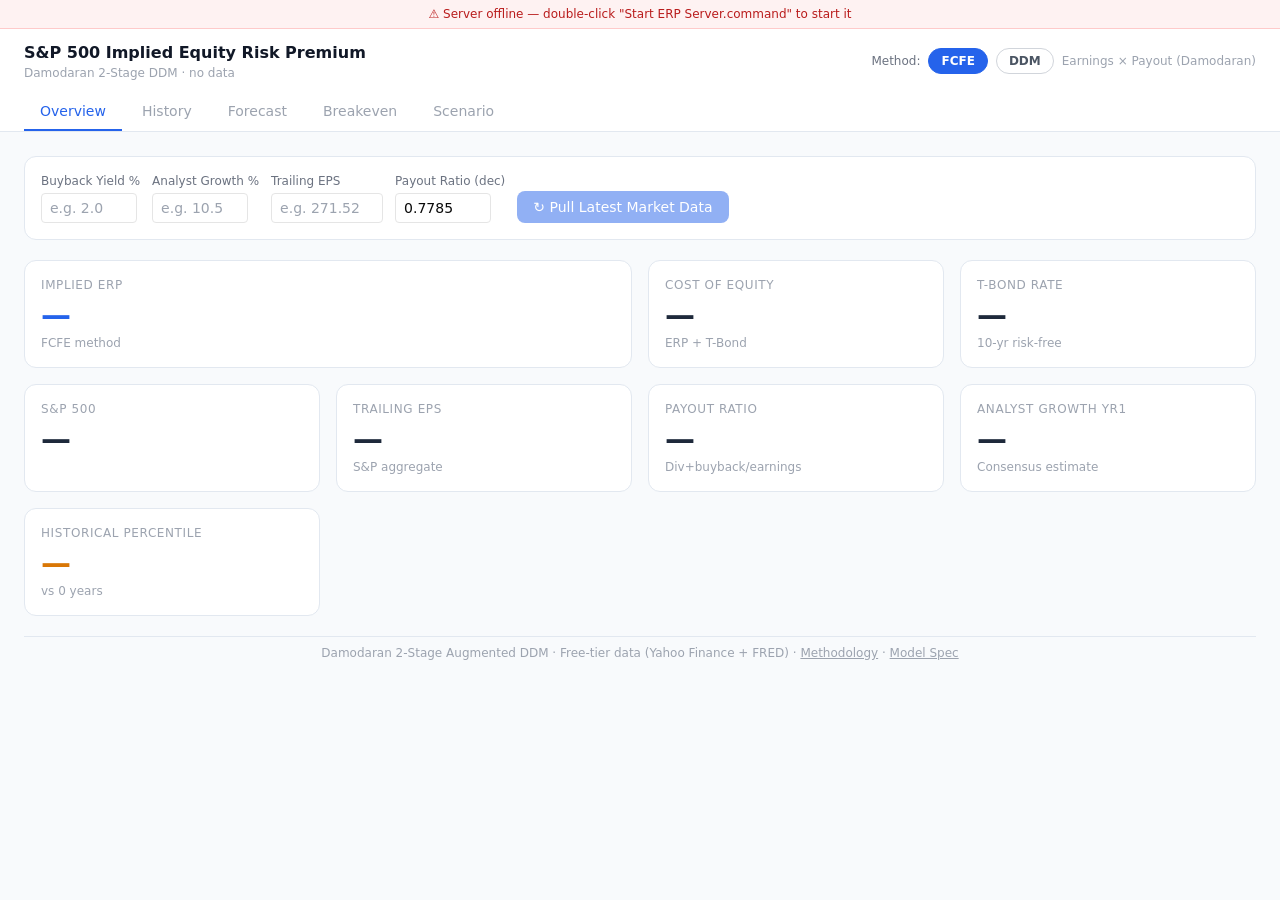
==== erp_dashboard.html @ 4cdd1ed1 "Phase 0: git init + multi-market schema migration Scaffolding for multi-market ERP support. Nothing " ====
<!doctype html>
<html lang="en">
  <head>
    <meta charset="UTF-8" />
    <meta name="viewport" content="width=device-width, initial-scale=1.0" />
    <meta http-equiv="Cache-Control" content="no-store, no-cache, must-revalidate">
    <meta http-equiv="Pragma" content="no-cache">
    <title>ERP Dashboard</title>
    <script type="module" crossorigin src="/assets/index-PEBk7cqj.js"></script>
    <link rel="stylesheet" crossorigin href="/assets/index-CtXU84pI.css">
  </head>
  <body>
    <div id="root"></div>
  </body>
</html>
---- assets/index-CtXU84pI.css ----
*,:before,:after{box-sizing:border-box;border:0 solid #e5e7eb}:before,:after{--tw-content:""}html,:host{-webkit-text-size-adjust:100%;tab-size:4;font-feature-settings:normal;font-variation-settings:normal;-webkit-tap-highlight-color:transparent;font-family:ui-sans-serif,system-ui,sans-serif,Apple Color Emoji,Segoe UI Emoji,Segoe UI Symbol,Noto Color Emoji;line-height:1.5}body{line-height:inherit;margin:0}hr{height:0;color:inherit;border-top-width:1px}abbr:where([title]){-webkit-text-decoration:underline dotted;text-decoration:underline dotted}h1,h2,h3,h4,h5,h6{font-size:inherit;font-weight:inherit}a{color:inherit;-webkit-text-decoration:inherit;text-decoration:inherit}b,strong{font-weight:bolder}code,kbd,samp,pre{font-feature-settings:normal;font-variation-settings:normal;font-family:ui-monospace,SFMono-Regular,Menlo,Monaco,Consolas,Liberation Mono,Courier New,monospace;font-size:1em}small{font-size:80%}sub,sup{vertical-align:baseline;font-size:75%;line-height:0;position:relative}sub{bottom:-.25em}sup{top:-.5em}table{text-indent:0;border-color:inherit;border-collapse:collapse}button,input,optgroup,select,textarea{font-feature-settings:inherit;font-variation-settings:inherit;font-family:inherit;font-size:100%;font-weight:inherit;line-height:inherit;color:inherit;margin:0;padding:0}button,select{text-transform:none}button,[type=button],[type=reset],[type=submit]{-webkit-appearance:button;background-color:#0000;background-image:none}:-moz-focusring{outline:auto}:-moz-ui-invalid{box-shadow:none}progress{vertical-align:baseline}::-webkit-inner-spin-button{height:auto}::-webkit-outer-spin-button{height:auto}[type=search]{-webkit-appearance:textfield;outline-offset:-2px}::-webkit-search-decoration{-webkit-appearance:none}::-webkit-file-upload-button{-webkit-appearance:button;font:inherit}summary{display:list-item}blockquote,dl,dd,h1,h2,h3,h4,h5,h6,hr,figure,p,pre{margin:0}fieldset{margin:0;padding:0}legend{padding:0}ol,ul,menu{margin:0;padding:0;list-style:none}dialog{padding:0}textarea{resize:vertical}input::-moz-placeholder{opacity:1;color:#9ca3af}textarea::-moz-placeholder{opacity:1;color:#9ca3af}input::placeholder,textarea::placeholder{opacity:1;color:#9ca3af}button,[role=button]{cursor:pointer}:disabled{cursor:default}img,svg,video,canvas,audio,iframe,embed,object{vertical-align:middle;display:block}img,video{max-width:100%;height:auto}[hidden]{display:none}:root{--background:0 0% 100%;--foreground:0 0% 3.9%;--card:0 0% 100%;--card-foreground:0 0% 3.9%;--popover:0 0% 100%;--popover-foreground:0 0% 3.9%;--primary:0 0% 9%;--primary-foreground:0 0% 98%;--secondary:0 0% 96.1%;--secondary-foreground:0 0% 9%;--muted:0 0% 96.1%;--muted-foreground:0 0% 45.1%;--accent:0 0% 96.1%;--accent-foreground:0 0% 9%;--destructive:0 84.2% 60.2%;--destructive-foreground:0 0% 98%;--border:0 0% 89.8%;--input:0 0% 89.8%;--ring:0 0% 3.9%;--radius:.5rem}*{border-color:hsl(var(--border))}body{background-color:hsl(var(--background));color:hsl(var(--foreground))}*,:before,:after,::backdrop{--tw-border-spacing-x:0;--tw-border-spacing-y:0;--tw-translate-x:0;--tw-translate-y:0;--tw-rotate:0;--tw-skew-x:0;--tw-skew-y:0;--tw-scale-x:1;--tw-scale-y:1;--tw-pan-x: ;--tw-pan-y: ;--tw-pinch-zoom: ;--tw-scroll-snap-strictness:proximity;--tw-gradient-from-position: ;--tw-gradient-via-position: ;--tw-gradient-to-position: ;--tw-ordinal: ;--tw-slashed-zero: ;--tw-numeric-figure: ;--tw-numeric-spacing: ;--tw-numeric-fraction: ;--tw-ring-inset: ;--tw-ring-offset-width:0px;--tw-ring-offset-color:#fff;--tw-ring-color:#3b82f680;--tw-ring-offset-shadow:0 0 #0000;--tw-ring-shadow:0 0 #0000;--tw-shadow:0 0 #0000;--tw-shadow-colored:0 0 #0000;--tw-blur: ;--tw-brightness: ;--tw-contrast: ;--tw-grayscale: ;--tw-hue-rotate: ;--tw-invert: ;--tw-saturate: ;--tw-sepia: ;--tw-drop-shadow: ;--tw-backdrop-blur: ;--tw-backdrop-brightness: ;--tw-backdrop-contrast: ;--tw-backdrop-grayscale: ;--tw-backdrop-hue-rotate: ;--tw-backdrop-invert: ;--tw-backdrop-opacity: ;--tw-backdrop-saturate: ;--tw-backdrop-sepia: }.sr-only{clip:rect(0, 0, 0, 0);white-space:nowrap;border-width:0;width:1px;height:1px;margin:-1px;padding:0;position:absolute;overflow:hidden}.pointer-events-none{pointer-events:none}.pointer-events-auto{pointer-events:auto}.visible{visibility:visible}.invisible{visibility:hidden}.static{position:static}.fixed{position:fixed}.absolute{position:absolute}.relative{position:relative}.sticky{position:sticky}.inset-0{inset:0}.inset-x-0{left:0;right:0}.inset-y-0{top:0;bottom:0}.-bottom-12{bottom:-3rem}.-left-12{left:-3rem}.-right-12{right:-3rem}.-top-12{top:-3rem}.bottom-0{bottom:0}.left-0{left:0}.left-1\/2{left:50%}.left-2{left:.5rem}.left-\[50\%\]{left:50%}.right-0{right:0}.right-1{right:.25rem}.right-2{right:.5rem}.right-4{right:1rem}.top-0{top:0}.top-1{top:.25rem}.top-1\/2{top:50%}.top-4{top:1rem}.top-\[1px\]{top:1px}.top-\[50\%\]{top:50%}.top-\[60\%\]{top:60%}.top-full{top:100%}.z-10{z-index:10}.z-50{z-index:50}.z-\[100\]{z-index:100}.z-\[1\]{z-index:1}.col-span-2{grid-column:span 2/span 2}.-mx-1{margin-left:-.25rem;margin-right:-.25rem}.mx-auto{margin-left:auto;margin-right:auto}.my-1{margin-top:.25rem;margin-bottom:.25rem}.-ml-4{margin-left:-1rem}.-mt-4{margin-top:-1rem}.mb-1{margin-bottom:.25rem}.mb-3{margin-bottom:.75rem}.mb-4{margin-bottom:1rem}.ml-1{margin-left:.25rem}.ml-auto{margin-left:auto}.mr-2{margin-right:.5rem}.mt-0{margin-top:0}.mt-0\.5{margin-top:.125rem}.mt-1{margin-top:.25rem}.mt-1\.5{margin-top:.375rem}.mt-2{margin-top:.5rem}.mt-24{margin-top:6rem}.mt-3{margin-top:.75rem}.mt-4{margin-top:1rem}.mt-auto{margin-top:auto}.block{display:block}.flex{display:flex}.inline-flex{display:inline-flex}.table{display:table}.grid{display:grid}.hidden{display:none}.aspect-square{aspect-ratio:1}.size-4{width:1rem;height:1rem}.size-\[--cell-size\]{width:var(--cell-size);height:var(--cell-size)}.h-0{height:0}.h-0\.5{height:.125rem}.h-1{height:.25rem}.h-1\.5{height:.375rem}.h-10{height:2.5rem}.h-2{height:.5rem}.h-2\.5{height:.625rem}.h-3{height:.75rem}.h-3\.5{height:.875rem}.h-4{height:1rem}.h-5{height:1.25rem}.h-8{height:2rem}.h-9{height:2.25rem}.h-\[--cell-size\]{height:var(--cell-size)}.h-\[1px\]{height:1px}.h-\[var\(--radix-navigation-menu-viewport-height\)\]{height:var(--radix-navigation-menu-viewport-height)}.h-\[var\(--radix-select-trigger-height\)\]{height:var(--radix-select-trigger-height)}.h-auto{height:auto}.h-full{height:100%}.h-px{height:1px}.max-h-80{max-height:20rem}.max-h-\[--radix-context-menu-content-available-height\]{max-height:var(--radix-context-menu-content-available-height)}.max-h-\[--radix-select-content-available-height\]{max-height:var(--radix-select-content-available-height)}.max-h-\[300px\]{max-height:300px}.max-h-\[var\(--radix-dropdown-menu-content-available-height\)\]{max-height:var(--radix-dropdown-menu-content-available-height)}.max-h-screen{max-height:100vh}.min-h-\[60px\]{min-height:60px}.min-h-screen{min-height:100vh}.w-10{width:2.5rem}.w-2{width:.5rem}.w-2\.5{width:.625rem}.w-24{width:6rem}.w-28{width:7rem}.w-3{width:.75rem}.w-3\.5{width:.875rem}.w-3\/4{width:75%}.w-4{width:1rem}.w-44{width:11rem}.w-5{width:1.25rem}.w-56{width:14rem}.w-64{width:16rem}.w-72{width:18rem}.w-8{width:2rem}.w-9{width:2.25rem}.w-\[--cell-size\]{width:var(--cell-size)}.w-\[100px\]{width:100px}.w-\[1px\]{width:1px}.w-fit{width:fit-content}.w-full{width:100%}.w-max{width:max-content}.w-px{width:1px}.min-w-0{min-width:0}.min-w-10{min-width:2.5rem}.min-w-8{min-width:2rem}.min-w-9{min-width:2.25rem}.min-w-\[--cell-size\]{min-width:var(--cell-size)}.min-w-\[12rem\]{min-width:12rem}.min-w-\[8rem\]{min-width:8rem}.min-w-\[var\(--radix-select-trigger-width\)\]{min-width:var(--radix-select-trigger-width)}.max-w-7xl{max-width:80rem}.max-w-lg{max-width:32rem}.max-w-max{max-width:max-content}.max-w-xl{max-width:36rem}.flex-1{flex:1}.shrink-0{flex-shrink:0}.grow{flex-grow:1}.grow-0{flex-grow:0}.basis-full{flex-basis:100%}.caption-bottom{caption-side:bottom}.border-collapse{border-collapse:collapse}.origin-\[--radix-context-menu-content-transform-origin\]{transform-origin:var(--radix-context-menu-content-transform-origin)}.origin-\[--radix-dropdown-menu-content-transform-origin\]{transform-origin:var(--radix-dropdown-menu-content-transform-origin)}.origin-\[--radix-hover-card-content-transform-origin\]{transform-origin:var(--radix-hover-card-content-transform-origin)}.origin-\[--radix-menubar-content-transform-origin\]{transform-origin:var(--radix-menubar-content-transform-origin)}.origin-\[--radix-popover-content-transform-origin\]{transform-origin:var(--radix-popover-content-transform-origin)}.origin-\[--radix-select-content-transform-origin\]{transform-origin:var(--radix-select-content-transform-origin)}.origin-\[--radix-tooltip-content-transform-origin\]{transform-origin:var(--radix-tooltip-content-transform-origin)}.-translate-x-1\/2{--tw-translate-x:-50%;transform:translate(var(--tw-translate-x), var(--tw-translate-y)) rotate(var(--tw-rotate)) skewX(var(--tw-skew-x)) skewY(var(--tw-skew-y)) scaleX(var(--tw-scale-x)) scaleY(var(--tw-scale-y))}.-translate-y-1\/2{--tw-translate-y:-50%;transform:translate(var(--tw-translate-x), var(--tw-translate-y)) rotate(var(--tw-rotate)) skewX(var(--tw-skew-x)) skewY(var(--tw-skew-y)) scaleX(var(--tw-scale-x)) scaleY(var(--tw-scale-y))}.translate-x-\[-50\%\]{--tw-translate-x:-50%;transform:translate(var(--tw-translate-x), var(--tw-translate-y)) rotate(var(--tw-rotate)) skewX(var(--tw-skew-x)) skewY(var(--tw-skew-y)) scaleX(var(--tw-scale-x)) scaleY(var(--tw-scale-y))}.translate-y-\[-50\%\]{--tw-translate-y:-50%;transform:translate(var(--tw-translate-x), var(--tw-translate-y)) rotate(var(--tw-rotate)) skewX(var(--tw-skew-x)) skewY(var(--tw-skew-y)) scaleX(var(--tw-scale-x)) scaleY(var(--tw-scale-y))}.rotate-45{--tw-rotate:45deg;transform:translate(var(--tw-translate-x), var(--tw-translate-y)) rotate(var(--tw-rotate)) skewX(var(--tw-skew-x)) skewY(var(--tw-skew-y)) scaleX(var(--tw-scale-x)) scaleY(var(--tw-scale-y))}.rotate-90{--tw-rotate:90deg;transform:translate(var(--tw-translate-x), var(--tw-translate-y)) rotate(var(--tw-rotate)) skewX(var(--tw-skew-x)) skewY(var(--tw-skew-y)) scaleX(var(--tw-scale-x)) scaleY(var(--tw-scale-y))}.transform{transform:translate(var(--tw-translate-x), var(--tw-translate-y)) rotate(var(--tw-rotate)) skewX(var(--tw-skew-x)) skewY(var(--tw-skew-y)) scaleX(var(--tw-scale-x)) scaleY(var(--tw-scale-y))}@keyframes pulse{50%{opacity:.5}}.animate-pulse{animation:2s cubic-bezier(.4,0,.6,1) infinite pulse}.cursor-default{cursor:default}.cursor-pointer{cursor:pointer}.touch-none{touch-action:none}.select-none{-webkit-user-select:none;user-select:none}.list-none{list-style-type:none}.grid-cols-2{grid-template-columns:repeat(2,minmax(0,1fr))}.flex-col{flex-direction:column}.flex-col-reverse{flex-direction:column-reverse}.flex-wrap{flex-wrap:wrap}.items-start{align-items:flex-start}.items-end{align-items:flex-end}.items-center{align-items:center}.items-baseline{align-items:baseline}.justify-center{justify-content:center}.justify-between{justify-content:space-between}.gap-1{gap:.25rem}.gap-1\.5{gap:.375rem}.gap-2{gap:.5rem}.gap-3{gap:.75rem}.gap-4{gap:1rem}.space-x-1>:not([hidden])~:not([hidden]){--tw-space-x-reverse:0;margin-right:calc(.25rem * var(--tw-space-x-reverse));margin-left:calc(.25rem * calc(1 - var(--tw-space-x-reverse)))}.space-x-2>:not([hidden])~:not([hidden]){--tw-space-x-reverse:0;margin-right:calc(.5rem * var(--tw-space-x-reverse));margin-left:calc(.5rem * calc(1 - var(--tw-space-x-reverse)))}.space-y-0>:not([hidden])~:not([hidden]){--tw-space-y-reverse:0;margin-top:calc(0px * calc(1 - var(--tw-space-y-reverse)));margin-bottom:calc(0px * var(--tw-space-y-reverse))}.space-y-0\.5>:not([hidden])~:not([hidden]){--tw-space-y-reverse:0;margin-top:calc(.125rem * calc(1 - var(--tw-space-y-reverse)));margin-bottom:calc(.125rem * var(--tw-space-y-reverse))}.space-y-1>:not([hidden])~:not([hidden]){--tw-space-y-reverse:0;margin-top:calc(.25rem * calc(1 - var(--tw-space-y-reverse)));margin-bottom:calc(.25rem * var(--tw-space-y-reverse))}.space-y-1\.5>:not([hidden])~:not([hidden]){--tw-space-y-reverse:0;margin-top:calc(.375rem * calc(1 - var(--tw-space-y-reverse)));margin-bottom:calc(.375rem * var(--tw-space-y-reverse))}.space-y-2>:not([hidden])~:not([hidden]){--tw-space-y-reverse:0;margin-top:calc(.5rem * calc(1 - var(--tw-space-y-reverse)));margin-bottom:calc(.5rem * var(--tw-space-y-reverse))}.space-y-3>:not([hidden])~:not([hidden]){--tw-space-y-reverse:0;margin-top:calc(.75rem * calc(1 - var(--tw-space-y-reverse)));margin-bottom:calc(.75rem * var(--tw-space-y-reverse))}.space-y-5>:not([hidden])~:not([hidden]){--tw-space-y-reverse:0;margin-top:calc(1.25rem * calc(1 - var(--tw-space-y-reverse)));margin-bottom:calc(1.25rem * var(--tw-space-y-reverse))}.overflow-auto{overflow:auto}.overflow-hidden{overflow:hidden}.overflow-y-auto{overflow-y:auto}.overflow-x-hidden{overflow-x:hidden}.whitespace-nowrap{white-space:nowrap}.break-words{overflow-wrap:break-word}.rounded{border-radius:.25rem}.rounded-\[inherit\]{border-radius:inherit}.rounded-full{border-radius:9999px}.rounded-lg{border-radius:var(--radius)}.rounded-md{border-radius:calc(var(--radius) - 2px)}.rounded-none{border-radius:0}.rounded-sm{border-radius:calc(var(--radius) - 4px)}.rounded-xl{border-radius:.75rem}.rounded-l-md{border-top-left-radius:calc(var(--radius) - 2px);border-bottom-left-radius:calc(var(--radius) - 2px)}.rounded-r-md{border-top-right-radius:calc(var(--radius) - 2px);border-bottom-right-radius:calc(var(--radius) - 2px)}.rounded-t-\[10px\]{border-top-left-radius:10px;border-top-right-radius:10px}.rounded-tl-sm{border-top-left-radius:calc(var(--radius) - 4px)}.border{border-width:1px}.border-2{border-width:2px}.border-b{border-bottom-width:1px}.border-b-2{border-bottom-width:2px}.border-l{border-left-width:1px}.border-r{border-right-width:1px}.border-t{border-top-width:1px}.border-blue-100{--tw-border-opacity:1;border-color:rgb(219 234 254/var(--tw-border-opacity))}.border-blue-600{--tw-border-opacity:1;border-color:rgb(37 99 235/var(--tw-border-opacity))}.border-destructive{border-color:hsl(var(--destructive))}.border-destructive\/50{border-color:hsl(var(--destructive) / .5)}.border-gray-300{--tw-border-opacity:1;border-color:rgb(209 213 219/var(--tw-border-opacity))}.border-input{border-color:hsl(var(--input))}.border-primary{border-color:hsl(var(--primary))}.border-primary\/50{border-color:hsl(var(--primary) / .5)}.border-red-200{--tw-border-opacity:1;border-color:rgb(254 202 202/var(--tw-border-opacity))}.border-transparent{border-color:#0000}.border-yellow-200{--tw-border-opacity:1;border-color:rgb(254 240 138/var(--tw-border-opacity))}.border-l-transparent{border-left-color:#0000}.border-t-transparent{border-top-color:#0000}.bg-accent{background-color:hsl(var(--accent))}.bg-background{background-color:hsl(var(--background))}.bg-black\/80{background-color:#000c}.bg-blue-50{--tw-bg-opacity:1;background-color:rgb(239 246 255/var(--tw-bg-opacity))}.bg-blue-600{--tw-bg-opacity:1;background-color:rgb(37 99 235/var(--tw-bg-opacity))}.bg-border{background-color:hsl(var(--border))}.bg-card{background-color:hsl(var(--card))}.bg-destructive{background-color:hsl(var(--destructive))}.bg-gray-50{--tw-bg-opacity:1;background-color:rgb(249 250 251/var(--tw-bg-opacity))}.bg-muted{background-color:hsl(var(--muted))}.bg-muted\/50{background-color:hsl(var(--muted) / .5)}.bg-popover{background-color:hsl(var(--popover))}.bg-primary{background-color:hsl(var(--primary))}.bg-primary\/10{background-color:hsl(var(--primary) / .1)}.bg-primary\/20{background-color:hsl(var(--primary) / .2)}.bg-red-50{--tw-bg-opacity:1;background-color:rgb(254 242 242/var(--tw-bg-opacity))}.bg-secondary{background-color:hsl(var(--secondary))}.bg-transparent{background-color:#0000}.bg-white{--tw-bg-opacity:1;background-color:rgb(255 255 255/var(--tw-bg-opacity))}.bg-yellow-50{--tw-bg-opacity:1;background-color:rgb(254 252 232/var(--tw-bg-opacity))}.fill-current{fill:currentColor}.fill-primary{fill:hsl(var(--primary))}.p-0{padding:0}.p-1{padding:.25rem}.p-2{padding:.5rem}.p-3{padding:.75rem}.p-4{padding:1rem}.p-5{padding:1.25rem}.p-6{padding:1.5rem}.p-\[1px\]{padding:1px}.px-1{padding-left:.25rem;padding-right:.25rem}.px-1\.5{padding-left:.375rem;padding-right:.375rem}.px-2{padding-left:.5rem;padding-right:.5rem}.px-2\.5{padding-left:.625rem;padding-right:.625rem}.px-3{padding-left:.75rem;padding-right:.75rem}.px-4{padding-left:1rem;padding-right:1rem}.px-5{padding-left:1.25rem;padding-right:1.25rem}.px-6{padding-left:1.5rem;padding-right:1.5rem}.px-8{padding-left:2rem;padding-right:2rem}.px-\[--cell-size\]{padding-left:var(--cell-size);padding-right:var(--cell-size)}.py-0{padding-top:0;padding-bottom:0}.py-0\.5{padding-top:.125rem;padding-bottom:.125rem}.py-1{padding-top:.25rem;padding-bottom:.25rem}.py-1\.5{padding-top:.375rem;padding-bottom:.375rem}.py-10{padding-top:2.5rem;padding-bottom:2.5rem}.py-12{padding-top:3rem;padding-bottom:3rem}.py-16{padding-top:4rem;padding-bottom:4rem}.py-2{padding-top:.5rem;padding-bottom:.5rem}.py-3{padding-top:.75rem;padding-bottom:.75rem}.py-4{padding-top:1rem;padding-bottom:1rem}.py-6{padding-top:1.5rem;padding-bottom:1.5rem}.pb-4{padding-bottom:1rem}.pl-2{padding-left:.5rem}.pl-4{padding-left:1rem}.pl-8{padding-left:2rem}.pr-1{padding-right:.25rem}.pr-2{padding-right:.5rem}.pr-6{padding-right:1.5rem}.pr-8{padding-right:2rem}.pt-0{padding-top:0}.pt-1{padding-top:.25rem}.pt-4{padding-top:1rem}.text-left{text-align:left}.text-center{text-align:center}.align-middle{vertical-align:middle}.text-2xl{font-size:1.5rem;line-height:2rem}.text-3xl{font-size:1.875rem;line-height:2.25rem}.text-\[0\.8rem\]{font-size:.8rem}.text-base{font-size:1rem;line-height:1.5rem}.text-lg{font-size:1.125rem;line-height:1.75rem}.text-sm{font-size:.875rem;line-height:1.25rem}.text-xl{font-size:1.25rem;line-height:1.75rem}.text-xs{font-size:.75rem;line-height:1rem}.font-bold{font-weight:700}.font-medium{font-weight:500}.font-normal{font-weight:400}.font-semibold{font-weight:600}.uppercase{text-transform:uppercase}.capitalize{text-transform:capitalize}.leading-none{line-height:1}.tracking-tight{letter-spacing:-.025em}.tracking-wider{letter-spacing:.05em}.tracking-widest{letter-spacing:.1em}.text-accent-foreground{color:hsl(var(--accent-foreground))}.text-blue-600{--tw-text-opacity:1;color:rgb(37 99 235/var(--tw-text-opacity))}.text-card-foreground{color:hsl(var(--card-foreground))}.text-current{color:currentColor}.text-destructive{color:hsl(var(--destructive))}.text-destructive-foreground{color:hsl(var(--destructive-foreground))}.text-foreground{color:hsl(var(--foreground))}.text-foreground\/50{color:hsl(var(--foreground) / .5)}.text-gray-300{--tw-text-opacity:1;color:rgb(209 213 219/var(--tw-text-opacity))}.text-gray-400{--tw-text-opacity:1;color:rgb(156 163 175/var(--tw-text-opacity))}.text-gray-500{--tw-text-opacity:1;color:rgb(107 114 128/var(--tw-text-opacity))}.text-gray-600{--tw-text-opacity:1;color:rgb(75 85 99/var(--tw-text-opacity))}.text-gray-700{--tw-text-opacity:1;color:rgb(55 65 81/var(--tw-text-opacity))}.text-gray-900{--tw-text-opacity:1;color:rgb(17 24 39/var(--tw-text-opacity))}.text-muted-foreground{color:hsl(var(--muted-foreground))}.text-popover-foreground{color:hsl(var(--popover-foreground))}.text-primary{color:hsl(var(--primary))}.text-primary-foreground{color:hsl(var(--primary-foreground))}.text-red-600{--tw-text-opacity:1;color:rgb(220 38 38/var(--tw-text-opacity))}.text-red-700{--tw-text-opacity:1;color:rgb(185 28 28/var(--tw-text-opacity))}.text-secondary-foreground{color:hsl(var(--secondary-foreground))}.text-white{--tw-text-opacity:1;color:rgb(255 255 255/var(--tw-text-opacity))}.text-yellow-700{--tw-text-opacity:1;color:rgb(161 98 7/var(--tw-text-opacity))}.underline{text-decoration-line:underline}.underline-offset-4{text-underline-offset:4px}.opacity-0{opacity:0}.opacity-50{opacity:.5}.opacity-60{opacity:.6}.opacity-70{opacity:.7}.opacity-90{opacity:.9}.shadow{--tw-shadow:0 1px 3px 0 #0000001a, 0 1px 2px -1px #0000001a;--tw-shadow-colored:0 1px 3px 0 var(--tw-shadow-color), 0 1px 2px -1px var(--tw-shadow-color);box-shadow:var(--tw-ring-offset-shadow,0 0 #0000), var(--tw-ring-shadow,0 0 #0000), var(--tw-shadow)}.shadow-lg{--tw-shadow:0 10px 15px -3px #0000001a, 0 4px 6px -4px #0000001a;--tw-shadow-colored:0 10px 15px -3px var(--tw-shadow-color), 0 4px 6px -4px var(--tw-shadow-color);box-shadow:var(--tw-ring-offset-shadow,0 0 #0000), var(--tw-ring-shadow,0 0 #0000), var(--tw-shadow)}.shadow-md{--tw-shadow:0 4px 6px -1px #0000001a, 0 2px 4px -2px #0000001a;--tw-shadow-colored:0 4px 6px -1px var(--tw-shadow-color), 0 2px 4px -2px var(--tw-shadow-color);box-shadow:var(--tw-ring-offset-shadow,0 0 #0000), var(--tw-ring-shadow,0 0 #0000), var(--tw-shadow)}.shadow-sm{--tw-shadow:0 1px 2px 0 #0000000d;--tw-shadow-colored:0 1px 2px 0 var(--tw-shadow-color);box-shadow:var(--tw-ring-offset-shadow,0 0 #0000), var(--tw-ring-shadow,0 0 #0000), var(--tw-shadow)}.outline-none{outline-offset:2px;outline:2px solid #0000}.outline{outline-style:solid}.ring-0{--tw-ring-offset-shadow:var(--tw-ring-inset) 0 0 0 var(--tw-ring-offset-width) var(--tw-ring-offset-color);--tw-ring-shadow:var(--tw-ring-inset) 0 0 0 calc(0px + var(--tw-ring-offset-width)) var(--tw-ring-color);box-shadow:var(--tw-ring-offset-shadow), var(--tw-ring-shadow), var(--tw-shadow,0 0 #0000)}.ring-offset-background{--tw-ring-offset-color:hsl(var(--background))}.filter{filter:var(--tw-blur) var(--tw-brightness) var(--tw-contrast) var(--tw-grayscale) var(--tw-hue-rotate) var(--tw-invert) var(--tw-saturate) var(--tw-sepia) var(--tw-drop-shadow)}.transition{transition-property:color,background-color,border-color,text-decoration-color,fill,stroke,opacity,box-shadow,transform,filter,-webkit-backdrop-filter,backdrop-filter;transition-duration:.15s;transition-timing-function:cubic-bezier(.4,0,.2,1)}.transition-all{transition-property:all;transition-duration:.15s;transition-timing-function:cubic-bezier(.4,0,.2,1)}.transition-colors{transition-property:color,background-color,border-color,text-decoration-color,fill,stroke;transition-duration:.15s;transition-timing-function:cubic-bezier(.4,0,.2,1)}.transition-opacity{transition-property:opacity;transition-duration:.15s;transition-timing-function:cubic-bezier(.4,0,.2,1)}.transition-transform{transition-property:transform;transition-duration:.15s;transition-timing-function:cubic-bezier(.4,0,.2,1)}.duration-200{transition-duration:.2s}.duration-300{transition-duration:.3s}.ease-in-out{transition-timing-function:cubic-bezier(.4,0,.2,1)}@keyframes enter{0%{opacity:var(--tw-enter-opacity,1);transform:translate3d(var(--tw-enter-translate-x,0), var(--tw-enter-translate-y,0), 0) scale3d(var(--tw-enter-scale,1), var(--tw-enter-scale,1), var(--tw-enter-scale,1)) rotate(var(--tw-enter-rotate,0))}}@keyframes exit{to{opacity:var(--tw-exit-opacity,1);transform:translate3d(var(--tw-exit-translate-x,0), var(--tw-exit-translate-y,0), 0) scale3d(var(--tw-exit-scale,1), var(--tw-exit-scale,1), var(--tw-exit-scale,1)) rotate(var(--tw-exit-rotate,0))}}.animate-in{--tw-enter-opacity:initial;--tw-enter-scale:initial;--tw-enter-rotate:initial;--tw-enter-translate-x:initial;--tw-enter-translate-y:initial;animation-name:enter;animation-duration:.15s}.fade-in-0{--tw-enter-opacity:0}.zoom-in-95{--tw-enter-scale:.95}.duration-200{animation-duration:.2s}.duration-300{animation-duration:.3s}.ease-in-out{animation-timing-function:cubic-bezier(.4,0,.2,1)}.\[--cell-size\:2rem\]{--cell-size:2rem}.file\:border-0::file-selector-button{border-width:0}.file\:bg-transparent::file-selector-button{background-color:#0000}.file\:text-sm::file-selector-button{font-size:.875rem;line-height:1.25rem}.file\:font-medium::file-selector-button{font-weight:500}.file\:text-foreground::file-selector-button{color:hsl(var(--foreground))}.placeholder\:text-muted-foreground::placeholder{color:hsl(var(--muted-foreground))}.after\:absolute:after{content:var(--tw-content);position:absolute}.after\:inset-y-0:after{content:var(--tw-content);top:0;bottom:0}.after\:left-1\/2:after{content:var(--tw-content);left:50%}.after\:w-1:after{content:var(--tw-content);width:.25rem}.after\:-translate-x-1\/2:after{content:var(--tw-content);--tw-translate-x:-50%;transform:translate(var(--tw-translate-x), var(--tw-translate-y)) rotate(var(--tw-rotate)) skewX(var(--tw-skew-x)) skewY(var(--tw-skew-y)) scaleX(var(--tw-scale-x)) scaleY(var(--tw-scale-y))}.hover\:border-blue-400:hover{--tw-border-opacity:1;border-color:rgb(96 165 250/var(--tw-border-opacity))}.hover\:bg-accent:hover{background-color:hsl(var(--accent))}.hover\:bg-destructive\/80:hover{background-color:hsl(var(--destructive) / .8)}.hover\:bg-destructive\/90:hover{background-color:hsl(var(--destructive) / .9)}.hover\:bg-muted:hover{background-color:hsl(var(--muted))}.hover\:bg-muted\/50:hover{background-color:hsl(var(--muted) / .5)}.hover\:bg-primary\/80:hover{background-color:hsl(var(--primary) / .8)}.hover\:bg-primary\/90:hover{background-color:hsl(var(--primary) / .9)}.hover\:bg-secondary:hover{background-color:hsl(var(--secondary))}.hover\:bg-secondary\/80:hover{background-color:hsl(var(--secondary) / .8)}.hover\:text-accent-foreground:hover{color:hsl(var(--accent-foreground))}.hover\:text-foreground:hover{color:hsl(var(--foreground))}.hover\:text-gray-600:hover{--tw-text-opacity:1;color:rgb(75 85 99/var(--tw-text-opacity))}.hover\:text-gray-700:hover{--tw-text-opacity:1;color:rgb(55 65 81/var(--tw-text-opacity))}.hover\:text-muted-foreground:hover{color:hsl(var(--muted-foreground))}.hover\:underline:hover{text-decoration-line:underline}.hover\:opacity-100:hover{opacity:1}.focus\:bg-accent:focus{background-color:hsl(var(--accent))}.focus\:text-accent-foreground:focus{color:hsl(var(--accent-foreground))}.focus\:opacity-100:focus{opacity:1}.focus\:outline-none:focus{outline-offset:2px;outline:2px solid #0000}.focus\:ring-1:focus{--tw-ring-offset-shadow:var(--tw-ring-inset) 0 0 0 var(--tw-ring-offset-width) var(--tw-ring-offset-color);--tw-ring-shadow:var(--tw-ring-inset) 0 0 0 calc(1px + var(--tw-ring-offset-width)) var(--tw-ring-color);box-shadow:var(--tw-ring-offset-shadow), var(--tw-ring-shadow), var(--tw-shadow,0 0 #0000)}.focus\:ring-2:focus{--tw-ring-offset-shadow:var(--tw-ring-inset) 0 0 0 var(--tw-ring-offset-width) var(--tw-ring-offset-color);--tw-ring-shadow:var(--tw-ring-inset) 0 0 0 calc(2px + var(--tw-ring-offset-width)) var(--tw-ring-color);box-shadow:var(--tw-ring-offset-shadow), var(--tw-ring-shadow), var(--tw-shadow,0 0 #0000)}.focus\:ring-ring:focus{--tw-ring-color:hsl(var(--ring))}.focus\:ring-offset-2:focus{--tw-ring-offset-width:2px}.focus-visible\:outline-none:focus-visible{outline-offset:2px;outline:2px solid #0000}.focus-visible\:ring-1:focus-visible{--tw-ring-offset-shadow:var(--tw-ring-inset) 0 0 0 var(--tw-ring-offset-width) var(--tw-ring-offset-color);--tw-ring-shadow:var(--tw-ring-inset) 0 0 0 calc(1px + var(--tw-ring-offset-width)) var(--tw-ring-color);box-shadow:var(--tw-ring-offset-shadow), var(--tw-ring-shadow), var(--tw-shadow,0 0 #0000)}.focus-visible\:ring-2:focus-visible{--tw-ring-offset-shadow:var(--tw-ring-inset) 0 0 0 var(--tw-ring-offset-width) var(--tw-ring-offset-color);--tw-ring-shadow:var(--tw-ring-inset) 0 0 0 calc(2px + var(--tw-ring-offset-width)) var(--tw-ring-color);box-shadow:var(--tw-ring-offset-shadow), var(--tw-ring-shadow), var(--tw-shadow,0 0 #0000)}.focus-visible\:ring-ring:focus-visible{--tw-ring-color:hsl(var(--ring))}.focus-visible\:ring-offset-1:focus-visible{--tw-ring-offset-width:1px}.focus-visible\:ring-offset-2:focus-visible{--tw-ring-offset-width:2px}.focus-visible\:ring-offset-background:focus-visible{--tw-ring-offset-color:hsl(var(--background))}.disabled\:pointer-events-none:disabled{pointer-events:none}.disabled\:cursor-not-allowed:disabled{cursor:not-allowed}.disabled\:opacity-50:disabled{opacity:.5}.group:hover .group-hover\:opacity-100{opacity:1}.group.destructive .group-\[\.destructive\]\:border-muted\/40{border-color:hsl(var(--muted) / .4)}.group.toaster .group-\[\.toaster\]\:border-border{border-color:hsl(var(--border))}.group.toast .group-\[\.toast\]\:bg-muted{background-color:hsl(var(--muted))}.group.toast .group-\[\.toast\]\:bg-primary{background-color:hsl(var(--primary))}.group.toaster .group-\[\.toaster\]\:bg-background{background-color:hsl(var(--background))}.group.destructive .group-\[\.destructive\]\:text-red-300{--tw-text-opacity:1;color:rgb(252 165 165/var(--tw-text-opacity))}.group.toast .group-\[\.toast\]\:text-muted-foreground{color:hsl(var(--muted-foreground))}.group.toast .group-\[\.toast\]\:text-primary-foreground{color:hsl(var(--primary-foreground))}.group.toaster .group-\[\.toaster\]\:text-foreground{color:hsl(var(--foreground))}.group.toaster .group-\[\.toaster\]\:shadow-lg{--tw-shadow:0 10px 15px -3px #0000001a, 0 4px 6px -4px #0000001a;--tw-shadow-colored:0 10px 15px -3px var(--tw-shadow-color), 0 4px 6px -4px var(--tw-shadow-color);box-shadow:var(--tw-ring-offset-shadow,0 0 #0000), var(--tw-ring-shadow,0 0 #0000), var(--tw-shadow)}.group.destructive .group-\[\.destructive\]\:hover\:border-destructive\/30:hover{border-color:hsl(var(--destructive) / .3)}.group.destructive .group-\[\.destructive\]\:hover\:bg-destructive:hover{background-color:hsl(var(--destructive))}.group.destructive .group-\[\.destructive\]\:hover\:text-destructive-foreground:hover{color:hsl(var(--destructive-foreground))}.group.destructive .group-\[\.destructive\]\:hover\:text-red-50:hover{--tw-text-opacity:1;color:rgb(254 242 242/var(--tw-text-opacity))}.group.destructive .group-\[\.destructive\]\:focus\:ring-destructive:focus{--tw-ring-color:hsl(var(--destructive))}.group.destructive .group-\[\.destructive\]\:focus\:ring-red-400:focus{--tw-ring-opacity:1;--tw-ring-color:rgb(248 113 113/var(--tw-ring-opacity))}.group.destructive .group-\[\.destructive\]\:focus\:ring-offset-red-600:focus{--tw-ring-offset-color:#dc2626}.peer:disabled~.peer-disabled\:cursor-not-allowed{cursor:not-allowed}.peer:disabled~.peer-disabled\:opacity-70{opacity:.7}.aria-disabled\:opacity-50[aria-disabled=true]{opacity:.5}.aria-selected\:text-muted-foreground[aria-selected=true]{color:hsl(var(--muted-foreground))}.data-\[disabled\=true\]\:pointer-events-none[data-disabled=true],.data-\[disabled\]\:pointer-events-none[data-disabled]{pointer-events:none}.data-\[panel-group-direction\=vertical\]\:h-px[data-panel-group-direction=vertical]{height:1px}.data-\[panel-group-direction\=vertical\]\:w-full[data-panel-group-direction=vertical]{width:100%}.data-\[side\=bottom\]\:translate-y-1[data-side=bottom]{--tw-translate-y:.25rem;transform:translate(var(--tw-translate-x), var(--tw-translate-y)) rotate(var(--tw-rotate)) skewX(var(--tw-skew-x)) skewY(var(--tw-skew-y)) scaleX(var(--tw-scale-x)) scaleY(var(--tw-scale-y))}.data-\[side\=left\]\:-translate-x-1[data-side=left]{--tw-translate-x:-.25rem;transform:translate(var(--tw-translate-x), var(--tw-translate-y)) rotate(var(--tw-rotate)) skewX(var(--tw-skew-x)) skewY(var(--tw-skew-y)) scaleX(var(--tw-scale-x)) scaleY(var(--tw-scale-y))}.data-\[side\=right\]\:translate-x-1[data-side=right]{--tw-translate-x:.25rem;transform:translate(var(--tw-translate-x), var(--tw-translate-y)) rotate(var(--tw-rotate)) skewX(var(--tw-skew-x)) skewY(var(--tw-skew-y)) scaleX(var(--tw-scale-x)) scaleY(var(--tw-scale-y))}.data-\[side\=top\]\:-translate-y-1[data-side=top]{--tw-translate-y:-.25rem;transform:translate(var(--tw-translate-x), var(--tw-translate-y)) rotate(var(--tw-rotate)) skewX(var(--tw-skew-x)) skewY(var(--tw-skew-y)) scaleX(var(--tw-scale-x)) scaleY(var(--tw-scale-y))}.data-\[state\=checked\]\:translate-x-4[data-state=checked]{--tw-translate-x:1rem;transform:translate(var(--tw-translate-x), var(--tw-translate-y)) rotate(var(--tw-rotate)) skewX(var(--tw-skew-x)) skewY(var(--tw-skew-y)) scaleX(var(--tw-scale-x)) scaleY(var(--tw-scale-y))}.data-\[state\=unchecked\]\:translate-x-0[data-state=unchecked],.data-\[swipe\=cancel\]\:translate-x-0[data-swipe=cancel]{--tw-translate-x:0px;transform:translate(var(--tw-translate-x), var(--tw-translate-y)) rotate(var(--tw-rotate)) skewX(var(--tw-skew-x)) skewY(var(--tw-skew-y)) scaleX(var(--tw-scale-x)) scaleY(var(--tw-scale-y))}.data-\[swipe\=end\]\:translate-x-\[var\(--radix-toast-swipe-end-x\)\][data-swipe=end]{--tw-translate-x:var(--radix-toast-swipe-end-x);transform:translate(var(--tw-translate-x), var(--tw-translate-y)) rotate(var(--tw-rotate)) skewX(var(--tw-skew-x)) skewY(var(--tw-skew-y)) scaleX(var(--tw-scale-x)) scaleY(var(--tw-scale-y))}.data-\[swipe\=move\]\:translate-x-\[var\(--radix-toast-swipe-move-x\)\][data-swipe=move]{--tw-translate-x:var(--radix-toast-swipe-move-x);transform:translate(var(--tw-translate-x), var(--tw-translate-y)) rotate(var(--tw-rotate)) skewX(var(--tw-skew-x)) skewY(var(--tw-skew-y)) scaleX(var(--tw-scale-x)) scaleY(var(--tw-scale-y))}@keyframes accordion-up{0%{height:var(--radix-accordion-content-height)}to{height:0}}.data-\[state\=closed\]\:animate-accordion-up[data-state=closed]{animation:.2s ease-out accordion-up}@keyframes accordion-down{0%{height:0}to{height:var(--radix-accordion-content-height)}}.data-\[state\=open\]\:animate-accordion-down[data-state=open]{animation:.2s ease-out accordion-down}.data-\[panel-group-direction\=vertical\]\:flex-col[data-panel-group-direction=vertical]{flex-direction:column}.data-\[range-end\=true\]\:rounded-md[data-range-end=true]{border-radius:calc(var(--radius) - 2px)}.data-\[range-middle\=true\]\:rounded-none[data-range-middle=true]{border-radius:0}.data-\[range-start\=true\]\:rounded-md[data-range-start=true]{border-radius:calc(var(--radius) - 2px)}.data-\[selected\=true\]\:rounded-none[data-selected=true]{border-radius:0}.data-\[range-end\=true\]\:bg-primary[data-range-end=true]{background-color:hsl(var(--primary))}.data-\[range-middle\=true\]\:bg-accent[data-range-middle=true]{background-color:hsl(var(--accent))}.data-\[range-start\=true\]\:bg-primary[data-range-start=true],.data-\[selected-single\=true\]\:bg-primary[data-selected-single=true]{background-color:hsl(var(--primary))}.data-\[selected\=true\]\:bg-accent[data-selected=true]{background-color:hsl(var(--accent))}.data-\[state\=active\]\:bg-background[data-state=active]{background-color:hsl(var(--background))}.data-\[state\=checked\]\:bg-primary[data-state=checked]{background-color:hsl(var(--primary))}.data-\[state\=on\]\:bg-accent[data-state=on],.data-\[state\=open\]\:bg-accent[data-state=open]{background-color:hsl(var(--accent))}.data-\[state\=open\]\:bg-accent\/50[data-state=open]{background-color:hsl(var(--accent) / .5)}.data-\[state\=open\]\:bg-secondary[data-state=open]{background-color:hsl(var(--secondary))}.data-\[state\=selected\]\:bg-muted[data-state=selected]{background-color:hsl(var(--muted))}.data-\[state\=unchecked\]\:bg-input[data-state=unchecked]{background-color:hsl(var(--input))}.data-\[placeholder\]\:text-muted-foreground[data-placeholder]{color:hsl(var(--muted-foreground))}.data-\[range-end\=true\]\:text-primary-foreground[data-range-end=true]{color:hsl(var(--primary-foreground))}.data-\[range-middle\=true\]\:text-accent-foreground[data-range-middle=true]{color:hsl(var(--accent-foreground))}.data-\[range-start\=true\]\:text-primary-foreground[data-range-start=true],.data-\[selected-single\=true\]\:text-primary-foreground[data-selected-single=true]{color:hsl(var(--primary-foreground))}.data-\[selected\=true\]\:text-accent-foreground[data-selected=true]{color:hsl(var(--accent-foreground))}.data-\[state\=active\]\:text-foreground[data-state=active]{color:hsl(var(--foreground))}.data-\[state\=checked\]\:text-primary-foreground[data-state=checked]{color:hsl(var(--primary-foreground))}.data-\[state\=on\]\:text-accent-foreground[data-state=on],.data-\[state\=open\]\:text-accent-foreground[data-state=open]{color:hsl(var(--accent-foreground))}.data-\[state\=open\]\:text-muted-foreground[data-state=open]{color:hsl(var(--muted-foreground))}.data-\[disabled\=true\]\:opacity-50[data-disabled=true],.data-\[disabled\]\:opacity-50[data-disabled]{opacity:.5}.data-\[state\=active\]\:shadow[data-state=active]{--tw-shadow:0 1px 3px 0 #0000001a, 0 1px 2px -1px #0000001a;--tw-shadow-colored:0 1px 3px 0 var(--tw-shadow-color), 0 1px 2px -1px var(--tw-shadow-color);box-shadow:var(--tw-ring-offset-shadow,0 0 #0000), var(--tw-ring-shadow,0 0 #0000), var(--tw-shadow)}.data-\[swipe\=move\]\:transition-none[data-swipe=move]{transition-property:none}.data-\[state\=closed\]\:duration-300[data-state=closed]{transition-duration:.3s}.data-\[state\=open\]\:duration-500[data-state=open]{transition-duration:.5s}.data-\[motion\^\=from-\]\:animate-in[data-motion^=from-],.data-\[state\=open\]\:animate-in[data-state=open],.data-\[state\=visible\]\:animate-in[data-state=visible]{--tw-enter-opacity:initial;--tw-enter-scale:initial;--tw-enter-rotate:initial;--tw-enter-translate-x:initial;--tw-enter-translate-y:initial;animation-name:enter;animation-duration:.15s}.data-\[motion\^\=to-\]\:animate-out[data-motion^=to-],.data-\[state\=closed\]\:animate-out[data-state=closed],.data-\[state\=hidden\]\:animate-out[data-state=hidden],.data-\[swipe\=end\]\:animate-out[data-swipe=end]{--tw-exit-opacity:initial;--tw-exit-scale:initial;--tw-exit-rotate:initial;--tw-exit-translate-x:initial;--tw-exit-translate-y:initial;animation-name:exit;animation-duration:.15s}.data-\[motion\^\=from-\]\:fade-in[data-motion^=from-]{--tw-enter-opacity:0}.data-\[motion\^\=to-\]\:fade-out[data-motion^=to-],.data-\[state\=closed\]\:fade-out-0[data-state=closed]{--tw-exit-opacity:0}.data-\[state\=closed\]\:fade-out-80[data-state=closed]{--tw-exit-opacity:.8}.data-\[state\=hidden\]\:fade-out[data-state=hidden]{--tw-exit-opacity:0}.data-\[state\=open\]\:fade-in-0[data-state=open],.data-\[state\=visible\]\:fade-in[data-state=visible]{--tw-enter-opacity:0}.data-\[state\=closed\]\:zoom-out-95[data-state=closed]{--tw-exit-scale:.95}.data-\[state\=open\]\:zoom-in-90[data-state=open]{--tw-enter-scale:.9}.data-\[state\=open\]\:zoom-in-95[data-state=open]{--tw-enter-scale:.95}.data-\[motion\=from-end\]\:slide-in-from-right-52[data-motion=from-end]{--tw-enter-translate-x:13rem}.data-\[motion\=from-start\]\:slide-in-from-left-52[data-motion=from-start]{--tw-enter-translate-x:-13rem}.data-\[motion\=to-end\]\:slide-out-to-right-52[data-motion=to-end]{--tw-exit-translate-x:13rem}.data-\[motion\=to-start\]\:slide-out-to-left-52[data-motion=to-start]{--tw-exit-translate-x:-13rem}.data-\[side\=bottom\]\:slide-in-from-top-2[data-side=bottom]{--tw-enter-translate-y:-.5rem}.data-\[side\=left\]\:slide-in-from-right-2[data-side=left]{--tw-enter-translate-x:.5rem}.data-\[side\=right\]\:slide-in-from-left-2[data-side=right]{--tw-enter-translate-x:-.5rem}.data-\[side\=top\]\:slide-in-from-bottom-2[data-side=top]{--tw-enter-translate-y:.5rem}.data-\[state\=closed\]\:slide-out-to-bottom[data-state=closed]{--tw-exit-translate-y:100%}.data-\[state\=closed\]\:slide-out-to-left[data-state=closed]{--tw-exit-translate-x:-100%}.data-\[state\=closed\]\:slide-out-to-left-1\/2[data-state=closed]{--tw-exit-translate-x:-50%}.data-\[state\=closed\]\:slide-out-to-right[data-state=closed],.data-\[state\=closed\]\:slide-out-to-right-full[data-state=closed]{--tw-exit-translate-x:100%}.data-\[state\=closed\]\:slide-out-to-top[data-state=closed]{--tw-exit-translate-y:-100%}.data-\[state\=closed\]\:slide-out-to-top-\[48\%\][data-state=closed]{--tw-exit-translate-y:-48%}.data-\[state\=open\]\:slide-in-from-bottom[data-state=open]{--tw-enter-translate-y:100%}.data-\[state\=open\]\:slide-in-from-left[data-state=open]{--tw-enter-translate-x:-100%}.data-\[state\=open\]\:slide-in-from-left-1\/2[data-state=open]{--tw-enter-translate-x:-50%}.data-\[state\=open\]\:slide-in-from-right[data-state=open]{--tw-enter-translate-x:100%}.data-\[state\=open\]\:slide-in-from-top[data-state=open]{--tw-enter-translate-y:-100%}.data-\[state\=open\]\:slide-in-from-top-\[48\%\][data-state=open]{--tw-enter-translate-y:-48%}.data-\[state\=open\]\:slide-in-from-top-full[data-state=open]{--tw-enter-translate-y:-100%}.data-\[state\=closed\]\:duration-300[data-state=closed]{animation-duration:.3s}.data-\[state\=open\]\:duration-500[data-state=open]{animation-duration:.5s}.data-\[panel-group-direction\=vertical\]\:after\:left-0[data-panel-group-direction=vertical]:after{content:var(--tw-content);left:0}.data-\[panel-group-direction\=vertical\]\:after\:h-1[data-panel-group-direction=vertical]:after{content:var(--tw-content);height:.25rem}.data-\[panel-group-direction\=vertical\]\:after\:w-full[data-panel-group-direction=vertical]:after{content:var(--tw-content);width:100%}.data-\[panel-group-direction\=vertical\]\:after\:-translate-y-1\/2[data-panel-group-direction=vertical]:after{content:var(--tw-content);--tw-translate-y:-50%;transform:translate(var(--tw-translate-x), var(--tw-translate-y)) rotate(var(--tw-rotate)) skewX(var(--tw-skew-x)) skewY(var(--tw-skew-y)) scaleX(var(--tw-scale-x)) scaleY(var(--tw-scale-y))}.data-\[panel-group-direction\=vertical\]\:after\:translate-x-0[data-panel-group-direction=vertical]:after{content:var(--tw-content);--tw-translate-x:0px;transform:translate(var(--tw-translate-x), var(--tw-translate-y)) rotate(var(--tw-rotate)) skewX(var(--tw-skew-x)) skewY(var(--tw-skew-y)) scaleX(var(--tw-scale-x)) scaleY(var(--tw-scale-y))}.data-\[state\=open\]\:hover\:bg-accent:hover[data-state=open],.data-\[state\=open\]\:focus\:bg-accent:focus[data-state=open]{background-color:hsl(var(--accent))}.group\/day[data-focused=true] .group-data-\[focused\=true\]\/day\:relative{position:relative}.group\/day[data-focused=true] .group-data-\[focused\=true\]\/day\:z-10{z-index:10}.group[data-state=open] .group-data-\[state\=open\]\:rotate-180{--tw-rotate:180deg;transform:translate(var(--tw-translate-x), var(--tw-translate-y)) rotate(var(--tw-rotate)) skewX(var(--tw-skew-x)) skewY(var(--tw-skew-y)) scaleX(var(--tw-scale-x)) scaleY(var(--tw-scale-y))}.group\/day[data-focused=true] .group-data-\[focused\=true\]\/day\:border-ring{border-color:hsl(var(--ring))}.group\/day[data-focused=true] .group-data-\[focused\=true\]\/day\:ring-\[3px\]{--tw-ring-offset-shadow:var(--tw-ring-inset) 0 0 0 var(--tw-ring-offset-width) var(--tw-ring-offset-color);--tw-ring-shadow:var(--tw-ring-inset) 0 0 0 calc(3px + var(--tw-ring-offset-width)) var(--tw-ring-color);box-shadow:var(--tw-ring-offset-shadow), var(--tw-ring-shadow), var(--tw-shadow,0 0 #0000)}.group\/day[data-focused=true] .group-data-\[focused\=true\]\/day\:ring-ring\/50{--tw-ring-color:hsl(var(--ring) / .5)}:is(.dark .dark\:border-destructive){border-color:hsl(var(--destructive))}@media (width>=640px){.sm\:bottom-0{bottom:0}.sm\:right-0{right:0}.sm\:top-auto{top:auto}.sm\:max-w-sm{max-width:24rem}.sm\:flex-row{flex-direction:row}.sm\:flex-col{flex-direction:column}.sm\:justify-end{justify-content:flex-end}.sm\:gap-2{gap:.5rem}.sm\:gap-2\.5{gap:.625rem}.sm\:space-x-2>:not([hidden])~:not([hidden]){--tw-space-x-reverse:0;margin-right:calc(.5rem * var(--tw-space-x-reverse));margin-left:calc(.5rem * calc(1 - var(--tw-space-x-reverse)))}.sm\:rounded-lg{border-radius:var(--radius)}.sm\:text-left{text-align:left}.data-\[state\=open\]\:sm\:slide-in-from-bottom-full[data-state=open]{--tw-enter-translate-y:100%}}@media (width>=768px){.md\:absolute{position:absolute}.md\:block{display:block}.md\:w-\[var\(--radix-navigation-menu-viewport-width\)\]{width:var(--radix-navigation-menu-viewport-width)}.md\:w-auto{width:auto}.md\:max-w-\[420px\]{max-width:420px}.md\:grid-cols-2{grid-template-columns:repeat(2,minmax(0,1fr))}.md\:grid-cols-4{grid-template-columns:repeat(4,minmax(0,1fr))}.md\:flex-row{flex-direction:row}.md\:text-sm{font-size:.875rem;line-height:1.25rem}}.\[\&\+div\]\:text-xs+div{font-size:.75rem;line-height:1rem}.\[\&\:first-child\[data-selected\=true\]_button\]\:rounded-l-md:first-child[data-selected=true] button{border-top-left-radius:calc(var(--radius) - 2px);border-bottom-left-radius:calc(var(--radius) - 2px)}.\[\&\:has\(\[role\=checkbox\]\)\]\:pr-0:has([role=checkbox]){padding-right:0}.\[\&\:last-child\[data-selected\=true\]_button\]\:rounded-r-md:last-child[data-selected=true] button{border-top-right-radius:calc(var(--radius) - 2px);border-bottom-right-radius:calc(var(--radius) - 2px)}.\[\&\>\[role\=checkbox\]\]\:translate-y-\[2px\]>[role=checkbox]{--tw-translate-y:2px;transform:translate(var(--tw-translate-x), var(--tw-translate-y)) rotate(var(--tw-rotate)) skewX(var(--tw-skew-x)) skewY(var(--tw-skew-y)) scaleX(var(--tw-scale-x)) scaleY(var(--tw-scale-y))}.\[\&\>span\]\:line-clamp-1>span{-webkit-line-clamp:1;-webkit-box-orient:vertical;display:-webkit-box;overflow:hidden}.\[\&\>span\]\:text-xs>span{font-size:.75rem;line-height:1rem}.\[\&\>span\]\:opacity-70>span{opacity:.7}.\[\&\>svg\+div\]\:translate-y-\[-3px\]>svg+div{--tw-translate-y:-3px;transform:translate(var(--tw-translate-x), var(--tw-translate-y)) rotate(var(--tw-rotate)) skewX(var(--tw-skew-x)) skewY(var(--tw-skew-y)) scaleX(var(--tw-scale-x)) scaleY(var(--tw-scale-y))}.\[\&\>svg\]\:absolute>svg{position:absolute}.\[\&\>svg\]\:left-4>svg{left:1rem}.\[\&\>svg\]\:top-4>svg{top:1rem}.\[\&\>svg\]\:size-3\.5>svg{width:.875rem;height:.875rem}.\[\&\>svg\]\:size-4>svg{width:1rem;height:1rem}.\[\&\>svg\]\:h-3\.5>svg{height:.875rem}.\[\&\>svg\]\:w-3\.5>svg{width:.875rem}.\[\&\>svg\]\:shrink-0>svg{flex-shrink:0}.\[\&\>svg\]\:text-destructive>svg{color:hsl(var(--destructive))}.\[\&\>svg\]\:text-foreground>svg{color:hsl(var(--foreground))}.\[\&\>svg\]\:text-muted-foreground>svg{color:hsl(var(--muted-foreground))}.\[\&\>svg\~\*\]\:pl-7>svg~*{padding-left:1.75rem}.\[\&\>tr\]\:last\:border-b-0:last-child>tr{border-bottom-width:0}.\[\&\[data-panel-group-direction\=vertical\]\>div\]\:rotate-90[data-panel-group-direction=vertical]>div{--tw-rotate:90deg;transform:translate(var(--tw-translate-x), var(--tw-translate-y)) rotate(var(--tw-rotate)) skewX(var(--tw-skew-x)) skewY(var(--tw-skew-y)) scaleX(var(--tw-scale-x)) scaleY(var(--tw-scale-y))}.\[\&\[data-state\=open\]\>svg\]\:rotate-180[data-state=open]>svg{--tw-rotate:180deg;transform:translate(var(--tw-translate-x), var(--tw-translate-y)) rotate(var(--tw-rotate)) skewX(var(--tw-skew-x)) skewY(var(--tw-skew-y)) scaleX(var(--tw-scale-x)) scaleY(var(--tw-scale-y))}.\[\&_\[cmdk-group-heading\]\]\:px-2 [cmdk-group-heading]{padding-left:.5rem;padding-right:.5rem}.\[\&_\[cmdk-group-heading\]\]\:py-1\.5 [cmdk-group-heading]{padding-top:.375rem;padding-bottom:.375rem}.\[\&_\[cmdk-group-heading\]\]\:text-xs [cmdk-group-heading]{font-size:.75rem;line-height:1rem}.\[\&_\[cmdk-group-heading\]\]\:font-medium [cmdk-group-heading]{font-weight:500}.\[\&_\[cmdk-group-heading\]\]\:text-muted-foreground [cmdk-group-heading]{color:hsl(var(--muted-foreground))}.\[\&_\[cmdk-group\]\:not\(\[hidden\]\)_\~\[cmdk-group\]\]\:pt-0 [cmdk-group]:not([hidden])~[cmdk-group]{padding-top:0}.\[\&_\[cmdk-group\]\]\:px-2 [cmdk-group]{padding-left:.5rem;padding-right:.5rem}.\[\&_\[cmdk-input-wrapper\]_svg\]\:h-5 [cmdk-input-wrapper] svg{height:1.25rem}.\[\&_\[cmdk-input-wrapper\]_svg\]\:w-5 [cmdk-input-wrapper] svg{width:1.25rem}.\[\&_\[cmdk-input\]\]\:h-12 [cmdk-input]{height:3rem}.\[\&_\[cmdk-item\]\]\:px-2 [cmdk-item]{padding-left:.5rem;padding-right:.5rem}.\[\&_\[cmdk-item\]\]\:py-3 [cmdk-item]{padding-top:.75rem;padding-bottom:.75rem}.\[\&_\[cmdk-item\]_svg\]\:h-5 [cmdk-item] svg{height:1.25rem}.\[\&_\[cmdk-item\]_svg\]\:w-5 [cmdk-item] svg{width:1.25rem}.\[\&_p\]\:leading-relaxed p{line-height:1.625}.\[\&_svg\]\:pointer-events-none svg{pointer-events:none}.\[\&_svg\]\:size-4 svg{width:1rem;height:1rem}.\[\&_svg\]\:shrink-0 svg{flex-shrink:0}.\[\&_tr\:last-child\]\:border-0 tr:last-child{border-width:0}.\[\&_tr\]\:border-b tr{border-bottom-width:1px}[data-slot=card-content] .\[\[data-slot\=card-content\]_\&\]\:bg-transparent,[data-slot=popover-content] .\[\[data-slot\=popover-content\]_\&\]\:bg-transparent{background-color:#0000}
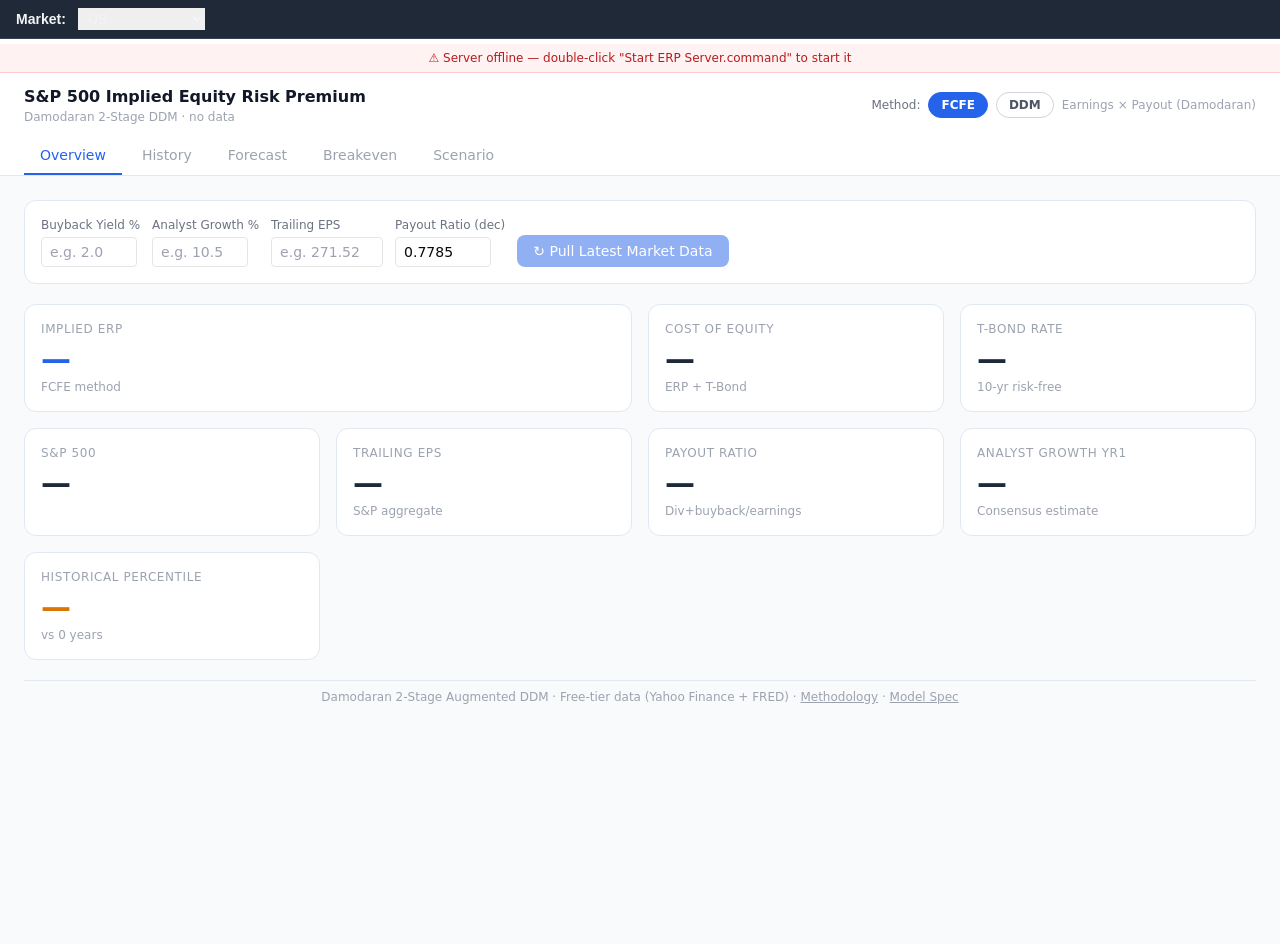
==== commit 860b7684: "Phase 2: frontend market switcher (inline patch into erp_dashboard.html) Inject top-strip <select> +" ====
--- a/erp_dashboard.html
+++ b/erp_dashboard.html
@@ -6,6 +6,156 @@
     <meta http-equiv="Cache-Control" content="no-store, no-cache, must-revalidate">
     <meta http-equiv="Pragma" content="no-cache">
     <title>ERP Dashboard</title>
+    <style>
+      #erp-market-strip {
+        position: fixed; top: 0; left: 0; right: 0; z-index: 99999;
+        background: #1f2937; color: #f3f4f6;
+        padding: 8px 16px;
+        font-family: -apple-system, BlinkMacSystemFont, "Segoe UI", sans-serif;
+        font-size: 14px;
+        border-bottom: 1px solid #374151;
+        display: flex; align-items: center; gap: 12px;
+      }
+      #erp-market-strip select { font-size: 14px; padding: 2px 6px; }
+      #erp-source-badge { color: #cbd5e1; font-size: 13px; }
+      body { padding-top: 44px; }
+    </style>
+    <!--
+      Phase 2 market-switcher injection.
+      Installs fetch + XHR monkey-patches BEFORE the React bundle module loads,
+      so every /api/* request the bundle issues carries the chosen market.
+      Module scripts are deferred, so this classic script runs first.
+    -->
+    <script>
+      (function () {
+        var KEY = 'erp_market';
+        function getMarket() { return localStorage.getItem(KEY) || 'US'; }
+        function setMarket(m) {
+          localStorage.setItem(KEY, m);
+          window.__ERP_MARKET__ = m;
+        }
+        setMarket(getMarket());
+
+        function withMarket(url) {
+          if (!url || typeof url !== 'string') return url;
+          if (url.indexOf('/api/') === -1) return url;
+          if (/[?&]market=/.test(url)) return url;
+          var sep = url.indexOf('?') === -1 ? '?' : '&';
+          return url + sep + 'market=' + encodeURIComponent(getMarket());
+        }
+
+        function mergeMarket(body) {
+          if (typeof body !== 'string' || body.length === 0) return body;
+          try {
+            var obj = JSON.parse(body);
+            if (obj && typeof obj === 'object' && !Array.isArray(obj) && obj.market === undefined) {
+              obj.market = getMarket();
+              return JSON.stringify(obj);
+            }
+          } catch (_) { /* not JSON */ }
+          return body;
+        }
+
+        var _fetch = window.fetch.bind(window);
+        window.fetch = function (input, init) {
+          try {
+            var urlStr = (typeof input === 'string')
+              ? input
+              : (input && input.url) || '';
+            if (urlStr.indexOf('/api/') !== -1) {
+              var method = ((init && init.method)
+                || (typeof input !== 'string' && input && input.method)
+                || 'GET').toUpperCase();
+              if (method === 'GET' || method === 'HEAD') {
+                var newUrl = withMarket(urlStr);
+                if (newUrl !== urlStr) {
+                  if (typeof input === 'string') {
+                    return _fetch(newUrl, init);
+                  }
+                  return _fetch(new Request(newUrl, input), init);
+                }
+              } else if (init && typeof init.body === 'string') {
+                var newBody = mergeMarket(init.body);
+                if (newBody !== init.body) {
+                  init = Object.assign({}, init, { body: newBody });
+                }
+              }
+            }
+          } catch (e) { /* fall through */ }
+          return _fetch(input, init);
+        };
+
+        var _open = XMLHttpRequest.prototype.open;
+        XMLHttpRequest.prototype.open = function (method, url) {
+          try {
+            if (typeof url === 'string' && url.indexOf('/api/') !== -1
+                && (method || 'GET').toUpperCase() === 'GET') {
+              arguments[1] = withMarket(url);
+            }
+          } catch (e) { /* ignore */ }
+          return _open.apply(this, arguments);
+        };
+        var _send = XMLHttpRequest.prototype.send;
+        XMLHttpRequest.prototype.send = function (body) {
+          try {
+            if (typeof body === 'string') {
+              var newBody = mergeMarket(body);
+              if (newBody !== body) arguments[0] = newBody;
+            }
+          } catch (e) { /* ignore */ }
+          return _send.apply(this, arguments);
+        };
+
+        function buildStrip() {
+          if (document.getElementById('erp-market-strip')) return;
+          var strip = document.createElement('div');
+          strip.id = 'erp-market-strip';
+          strip.innerHTML =
+            '<label for="erp-market-select"><strong>Market:</strong></label>'
+            + '<select id="erp-market-select">'
+              + '<option value="US">US</option>'
+              + '<option value="UK">UK</option>'
+              + '<option value="EU" disabled>EU (Phase 3+)</option>'
+              + '<option value="JP" disabled>JP (Phase 3+)</option>'
+              + '<option value="KR" disabled>KR (Phase 3+)</option>'
+              + '<option value="IN" disabled>IN (Phase 3+)</option>'
+              + '<option value="TW" disabled>TW (Phase 3+)</option>'
+              + '<option value="CN" disabled>CN (Phase 3+)</option>'
+            + '</select>'
+            + '<span id="erp-source-badge"></span>';
+          document.body.insertBefore(strip, document.body.firstChild);
+          var sel = document.getElementById('erp-market-select');
+          sel.value = getMarket();
+          sel.addEventListener('change', function () {
+            setMarket(sel.value);
+            location.reload();
+          });
+          refreshSourceBadge();
+        }
+
+        function refreshSourceBadge() {
+          window.fetch('/api/latest')
+            .then(function (r) { return r.ok ? r.json() : null; })
+            .then(function (j) {
+              var el = document.getElementById('erp-source-badge');
+              if (!el) return;
+              var d = j && j.data ? j.data : null;
+              if (!d) { el.textContent = ''; return; }
+              var src = d.data_source || 'auto';
+              var cur = d.currency || '';
+              var notes = d.quality_notes ? ' — ' + d.quality_notes : '';
+              el.textContent = 'Source: ' + src + (cur ? ' (' + cur + ')' : '') + notes;
+            })
+            .catch(function () { /* silent */ });
+        }
+
+        if (document.readyState === 'loading') {
+          document.addEventListener('DOMContentLoaded', buildStrip);
+        } else {
+          buildStrip();
+        }
+      })();
+    </script>
     <script type="module" crossorigin src="/assets/index-PEBk7cqj.js"></script>
     <link rel="stylesheet" crossorigin href="/assets/index-CtXU84pI.css">
   </head>
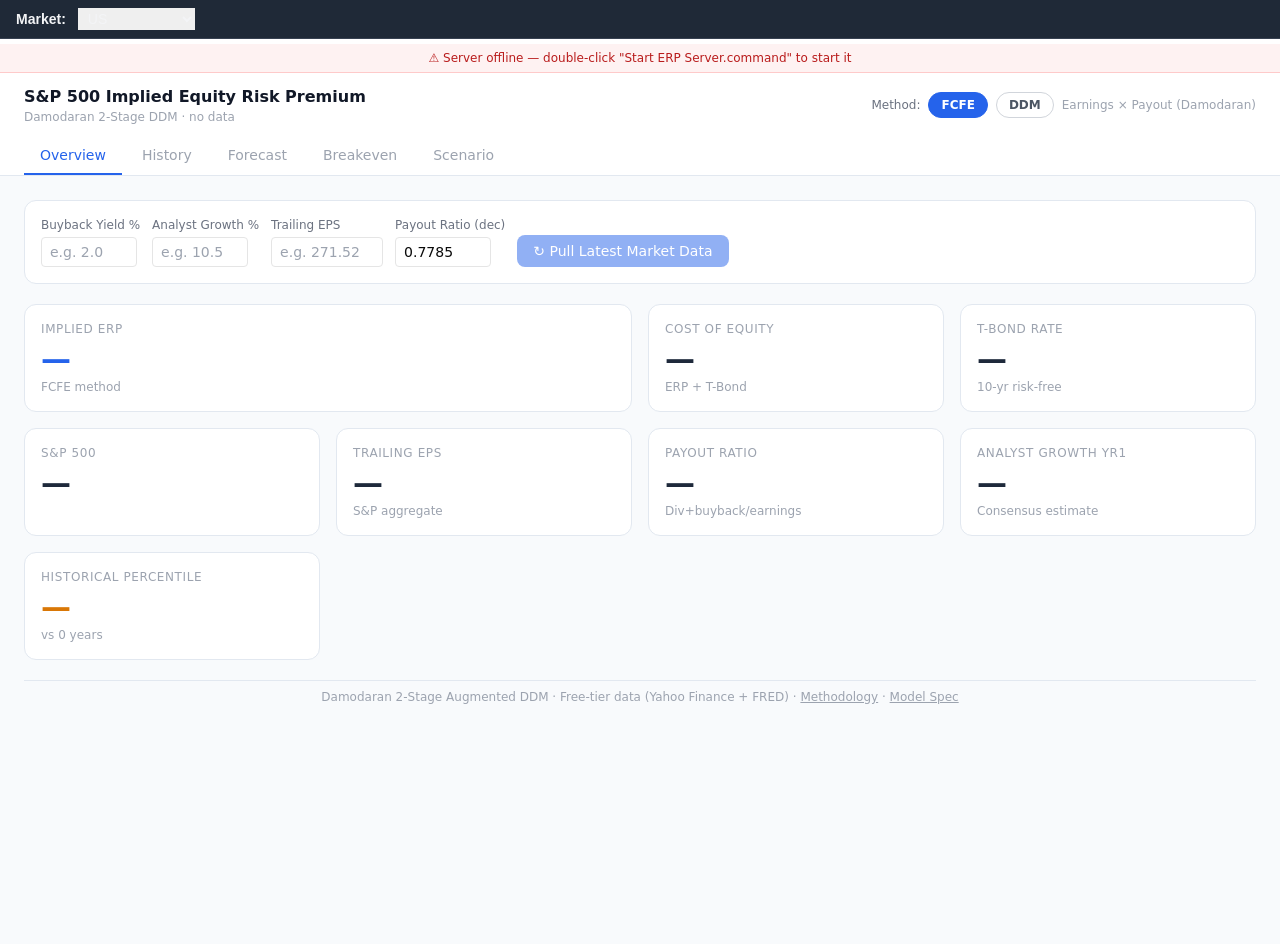
==== commit 854c4846: "Phase 4: emerging-markets tier (KR + IN + TW + CN + CN_CSI) Adds Korea, India, Taiwan, and China — b" ====
--- a/erp_dashboard.html
+++ b/erp_dashboard.html
@@ -21,10 +21,22 @@
       body { padding-top: 44px; }
     </style>
     <!--
+      Per-market display labels injected by server.py from
+      markets_config.MARKETS at request time. Single source of truth.
+      Adding a market in Phase 3/4 = filling display_index_name /
+      display_rfr_name / currency_symbol on its MarketSpec; nothing here
+      to edit. If the marker is not substituted (e.g. when serving the
+      file directly without Flask), the relabel below falls back to a
+      no-op and the page renders with the bundle's hardcoded US labels.
+    -->
+    <!-- __ERP_LABELS__ -->
+    <!--
       Phase 2 market-switcher injection.
       Installs fetch + XHR monkey-patches BEFORE the React bundle module loads,
       so every /api/* request the bundle issues carries the chosen market.
       Module scripts are deferred, so this classic script runs first.
+      Phase 2.1 adds DOM relabel + currency-symbol swap driven by
+      window.__ERP_LABELS__.
     -->
     <script>
       (function () {
@@ -106,6 +118,156 @@
           return _send.apply(this, arguments);
         };
 
+        // ── Per-market label rewrite (Phase 2.1) ───────────────────
+        // The compiled React bundle has US-specific strings hardcoded.
+        // We text-substitute them at the DOM level, anchored on whatever
+        // labels markets_config declared for US so this works for any
+        // future market without further code changes here.
+        var _RELABEL = { busy: false, reps: [], currency: null };
+
+        function getLabels() {
+          var tbl = window.__ERP_LABELS__ || {};
+          return tbl[getMarket()] || null;
+        }
+
+        function buildReps(labels) {
+          // Anchor on the US labels (what the bundle has hardcoded).
+          // Replacement order is longest-string-first so a longer pattern
+          // matches before a shorter one that's a substring of it.
+          var us = (window.__ERP_LABELS__ || {}).US;
+          if (!us || !labels) return [];
+          var reps = [];
+          var idxLong  = labels.indexName, idxShort = labels.indexShort;
+          var usIdxLong = us.indexName,    usIdxShort = us.indexShort;
+          if (idxLong && idxLong !== usIdxLong) {
+            reps.push([usIdxLong + ' Implied Equity Risk Premium',
+                       idxLong + ' Implied Equity Risk Premium']);
+            reps.push([usIdxLong + ' Level',  idxLong + ' Level']);
+            reps.push([usIdxLong + ' Used',   idxLong + ' Used']);
+            reps.push([usIdxLong,             idxLong]);
+          }
+          if (usIdxShort && idxShort && idxShort !== usIdxShort) {
+            // 'S&P aggregate' (sub-label) uses the brand short
+            reps.push([usIdxShort + ' aggregate', idxShort + ' aggregate']);
+            // bare brand short — table headers, scenario presets like
+            // '+7% S&P, +8% EPS, rates flat' → '+7% FTSE, ...'
+            reps.push([usIdxShort, idxShort]);
+          }
+          var rfrLong  = labels.rfrLabel, rfrShort = labels.rfrShort;
+          var usRfrLong = us.rfrLabel,    usRfrShort = us.rfrShort;
+          if (rfrLong && usRfrLong && rfrLong !== usRfrLong) {
+            // Long forms — chart name 'T-Bond Rate (%)', input 'T-Bond Rate %'
+            reps.push([usRfrLong + ' (%)', rfrLong + ' (%)']);
+            reps.push([usRfrLong + ' %',   rfrLong + ' %']);
+            reps.push([usRfrLong,          rfrLong]);
+          }
+          if (usRfrShort && rfrShort && rfrShort !== usRfrShort) {
+            // Bare short — column header 'T-Bond', formula 'ERP + T-Bond'
+            reps.push([usRfrShort, rfrShort]);
+            // The bundle also has a title-case-with-lowercase-tail variant
+            // in 'ERP + T-bond'. Capital first letter, rest lowercased.
+            var usTitleTail = usRfrShort.length
+              ? usRfrShort[0] + usRfrShort.slice(1).toLowerCase()
+              : '';
+            if (usTitleTail && usTitleTail !== usRfrShort) {
+              // Replacement keeps the per-market short's natural casing
+              // ('Gilt', 'Bund', 'JGB') — reading 'ERP + Gilt' / 'ERP + JGB'.
+              reps.push([usTitleTail, rfrShort]);
+            }
+            // All-lowercase fallback in case any future market label uses it.
+            var usAllLc = usRfrShort.toLowerCase();
+            if (usAllLc !== usRfrShort && usAllLc !== usTitleTail) {
+              reps.push([usAllLc, rfrShort.toLowerCase()]);
+            }
+          }
+          return reps;
+        }
+
+        function _shouldSkipNode(n) {
+          if (!n.parentNode) return true;
+          var p = n.parentNode;
+          while (p && p !== document.body && p !== document.documentElement) {
+            if (p.id === 'erp-market-strip') return true;
+            var t = p.nodeName;
+            if (t === 'SCRIPT' || t === 'STYLE') return true;
+            p = p.parentNode;
+          }
+          return false;
+        }
+
+        function relabelTree(root) {
+          if (!root) return;
+          if (!_RELABEL.reps.length
+              && (!_RELABEL.currency || _RELABEL.currency === '$')) return;
+          if (_RELABEL.busy) return;
+          _RELABEL.busy = true;
+          try {
+            // root may itself be a text node or an element
+            var nodes = [];
+            if (root.nodeType === 3) {
+              nodes.push(root);
+            } else if (root.nodeType === 1) {
+              var it = document.createNodeIterator(root, NodeFilter.SHOW_TEXT);
+              var n;
+              while ((n = it.nextNode())) nodes.push(n);
+            }
+            var curRe = (_RELABEL.currency && _RELABEL.currency !== '$')
+              ? /(^|[^A-Za-z0-9])\$(?=\d|\s|$)/g
+              : null;
+            for (var i = 0; i < nodes.length; i++) {
+              var node = nodes[i];
+              if (_shouldSkipNode(node)) continue;
+              var t = node.nodeValue;
+              if (!t) continue;
+              var changed = false;
+              for (var j = 0; j < _RELABEL.reps.length; j++) {
+                var pair = _RELABEL.reps[j];
+                if (t.indexOf(pair[0]) !== -1) {
+                  t = t.split(pair[0]).join(pair[1]);
+                  changed = true;
+                }
+              }
+              if (curRe && curRe.test(t)) {
+                curRe.lastIndex = 0;
+                t = t.replace(curRe, '$1' + _RELABEL.currency);
+                changed = true;
+              }
+              if (changed) node.nodeValue = t;
+            }
+          } finally {
+            _RELABEL.busy = false;
+          }
+        }
+
+        function initRelabel() {
+          var labels = getLabels();
+          _RELABEL.reps     = buildReps(labels);
+          _RELABEL.currency = labels ? labels.currencySymbol : null;
+          // Identity case: nothing to do.
+          if (!_RELABEL.reps.length
+              && (!_RELABEL.currency || _RELABEL.currency === '$')) {
+            return;
+          }
+          relabelTree(document.body);
+          // Re-apply on every React re-render (chart redraws, scenario edits, …).
+          var mo = new MutationObserver(function (muts) {
+            if (_RELABEL.busy) return;
+            for (var i = 0; i < muts.length; i++) {
+              var m = muts[i];
+              if (m.type === 'characterData') {
+                relabelTree(m.target);
+              } else if (m.addedNodes && m.addedNodes.length) {
+                for (var k = 0; k < m.addedNodes.length; k++) {
+                  relabelTree(m.addedNodes[k]);
+                }
+              }
+            }
+          });
+          mo.observe(document.body, {
+            childList: true, subtree: true, characterData: true
+          });
+        }
+
         function buildStrip() {
           if (document.getElementById('erp-market-strip')) return;
           var strip = document.createElement('div');
@@ -115,12 +277,13 @@
             + '<select id="erp-market-select">'
               + '<option value="US">US</option>'
               + '<option value="UK">UK</option>'
-              + '<option value="EU" disabled>EU (Phase 3+)</option>'
-              + '<option value="JP" disabled>JP (Phase 3+)</option>'
-              + '<option value="KR" disabled>KR (Phase 3+)</option>'
-              + '<option value="IN" disabled>IN (Phase 3+)</option>'
-              + '<option value="TW" disabled>TW (Phase 3+)</option>'
-              + '<option value="CN" disabled>CN (Phase 3+)</option>'
+              + '<option value="EU">EU</option>'
+              + '<option value="JP">JP</option>'
+              + '<option value="KR">KR</option>'
+              + '<option value="IN">IN</option>'
+              + '<option value="TW">TW</option>'
+              + '<option value="CN">CN (MSCI)</option>'
+              + '<option value="CN_CSI">CN (CSI 300)</option>'
             + '</select>'
             + '<span id="erp-source-badge"></span>';
           document.body.insertBefore(strip, document.body.firstChild);
@@ -131,6 +294,7 @@
             location.reload();
           });
           refreshSourceBadge();
+          initRelabel();
         }
 
         function refreshSourceBadge() {
@@ -144,7 +308,12 @@
               var src = d.data_source || 'auto';
               var cur = d.currency || '';
               var notes = d.quality_notes ? ' — ' + d.quality_notes : '';
-              el.textContent = 'Source: ' + src + (cur ? ' (' + cur + ')' : '') + notes;
+              // Phase 4: append per-market data_quality tier from __ERP_LABELS__.
+              var labels = window.__ERP_LABELS__ || {};
+              var entry  = labels[getMarket()] || {};
+              var tier   = entry.dataQuality;
+              var tierStr = (tier && tier !== 'full') ? ' · ' + tier : '';
+              el.textContent = 'Source: ' + src + (cur ? ' (' + cur + ')' : '') + tierStr + notes;
             })
             .catch(function () { /* silent */ });
         }
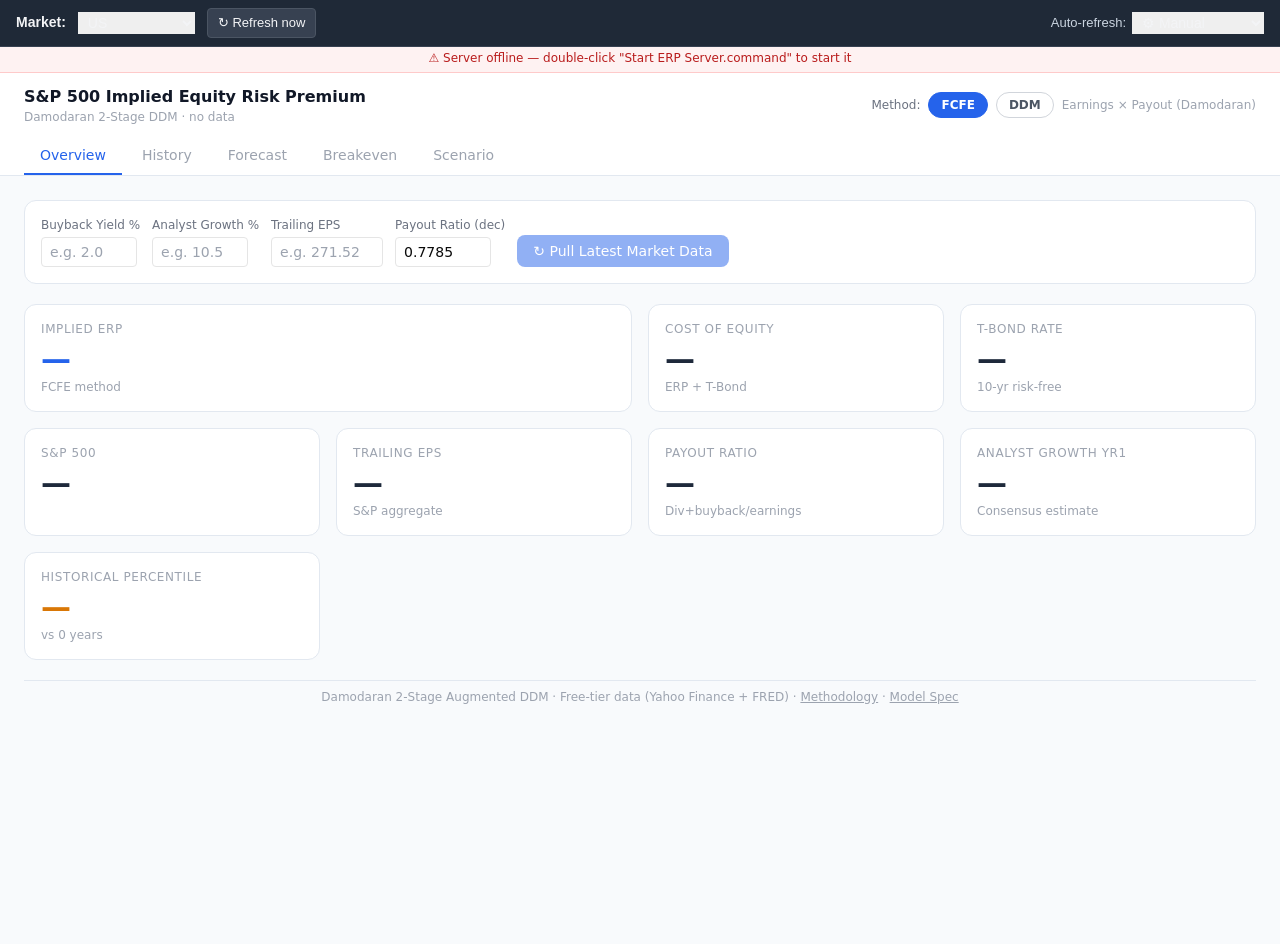
==== commit eccdcf4d: "feat(phase6-track-b): refresh UX — Refresh-now button + 3-mode auto-refresh toggle Three new server " ====
--- a/erp_dashboard.html
+++ b/erp_dashboard.html
@@ -18,6 +18,51 @@
       }
       #erp-market-strip select { font-size: 14px; padding: 2px 6px; }
       #erp-source-badge { color: #cbd5e1; font-size: 13px; }
+      #erp-refresh-btn {
+        font-size: 13px; padding: 4px 10px; border-radius: 4px;
+        background: #374151; color: #f3f4f6;
+        border: 1px solid #4b5563; cursor: pointer;
+      }
+      #erp-refresh-btn:hover:not(:disabled) { background: #4b5563; }
+      #erp-refresh-btn:disabled { opacity: 0.6; cursor: progress; }
+      #erp-refresh-toast {
+        margin-left: 4px; color: #cbd5e1; font-size: 13px;
+      }
+      #erp-auto-refresh-wrap {
+        display: flex; align-items: center; gap: 6px;
+        margin-left: auto;
+      }
+      #erp-auto-refresh-wrap label { color: #cbd5e1; font-size: 13px; }
+      #erp-cloud-modal {
+        position: fixed; inset: 0; z-index: 100000;
+        background: rgba(0,0,0,0.55);
+        display: none; align-items: center; justify-content: center;
+        font-family: -apple-system, BlinkMacSystemFont, "Segoe UI", sans-serif;
+      }
+      #erp-cloud-modal.open { display: flex; }
+      #erp-cloud-modal-card {
+        background: #ffffff; color: #111827;
+        max-width: 720px; width: 90%;
+        max-height: 80vh; overflow: auto;
+        border-radius: 8px; padding: 20px 24px;
+        box-shadow: 0 10px 30px rgba(0,0,0,0.3);
+      }
+      #erp-cloud-modal-card h2 { margin: 0 0 8px; font-size: 18px; }
+      #erp-cloud-modal-card pre {
+        background: #f3f4f6; color: #111827;
+        padding: 12px; border-radius: 4px;
+        font-size: 12px; overflow-x: auto;
+      }
+      #erp-cloud-modal-card .erp-modal-actions {
+        margin-top: 16px; display: flex; gap: 8px; justify-content: flex-end;
+      }
+      #erp-cloud-modal-card button {
+        font-size: 13px; padding: 6px 14px; border-radius: 4px;
+        border: 1px solid #d1d5db; background: #ffffff; cursor: pointer;
+      }
+      #erp-cloud-modal-card button.primary {
+        background: #2563eb; color: #ffffff; border-color: #2563eb;
+      }
       body { padding-top: 44px; }
     </style>
     <!--
@@ -285,7 +330,20 @@
               + '<option value="CN">CN (MSCI)</option>'
               + '<option value="CN_CSI">CN (CSI 300)</option>'
             + '</select>'
-            + '<span id="erp-source-badge"></span>';
+            + '<button id="erp-refresh-btn" type="button"'
+              + ' title="Run --update across every market. Your laptop must be open while this runs.">'
+              + '↻ Refresh now'
+            + '</button>'
+            + '<span id="erp-refresh-toast"></span>'
+            + '<span id="erp-source-badge"></span>'
+            + '<span id="erp-auto-refresh-wrap">'
+              + '<label for="erp-auto-refresh-select">Auto-refresh:</label>'
+              + '<select id="erp-auto-refresh-select">'
+                + '<option value="manual" title="Click Refresh now from this dashboard. Laptop must be open.">⚙ Manual</option>'
+                + '<option value="local" title="macOS launchd runs the refresh daily at 18:00 local. Laptop must be on at that time.">⏰ Local-daily</option>'
+                + '<option value="cloud" title="GitHub Actions runs the refresh nightly. Laptop can be off.">☁ Cloud-nightly</option>'
+              + '</select>'
+            + '</span>';
           document.body.insertBefore(strip, document.body.firstChild);
           var sel = document.getElementById('erp-market-select');
           sel.value = getMarket();
@@ -294,7 +352,145 @@
             location.reload();
           });
           refreshSourceBadge();
+          buildCloudModal();
+          wireRefreshButton();
+          wireAutoRefreshDropdown();
           initRelabel();
+        }
+
+        function setToast(text, color) {
+          var el = document.getElementById('erp-refresh-toast');
+          if (!el) return;
+          el.textContent = text || '';
+          el.style.color = color || '#cbd5e1';
+        }
+
+        function wireRefreshButton() {
+          var btn = document.getElementById('erp-refresh-btn');
+          if (!btn) return;
+          btn.addEventListener('click', function () {
+            btn.disabled = true;
+            setToast('Refreshing all markets …', '#fde68a');
+            window.fetch('/api/update-all', { method: 'POST' })
+              .then(function (r) { return r.json(); })
+              .then(function (j) {
+                if (!j || !j.ok) {
+                  setToast('Failed: ' + (j && j.error || 'unknown'), '#fca5a5');
+                  return;
+                }
+                var s = j.summary || {};
+                var parts = [];
+                if (s.ok)      parts.push(s.ok + ' ok');
+                if (s.skipped) parts.push(s.skipped + ' skipped');
+                if (s.failed)  parts.push(s.failed + ' failed');
+                setToast('Done: ' + parts.join(', ') + ' — reloading …',
+                         s.failed ? '#fca5a5' : '#86efac');
+                setTimeout(function () { location.reload(); }, 1200);
+              })
+              .catch(function (e) {
+                setToast('Failed: ' + e, '#fca5a5');
+              })
+              .finally(function () { btn.disabled = false; });
+          });
+        }
+
+        function wireAutoRefreshDropdown() {
+          var sel = document.getElementById('erp-auto-refresh-select');
+          if (!sel) return;
+          // Initial mode from server
+          window.fetch('/api/auto-refresh')
+            .then(function (r) { return r.json(); })
+            .then(function (j) {
+              if (j && j.ok && j.mode) sel.value = j.mode;
+            })
+            .catch(function () { /* keep default Manual */ });
+
+          sel.addEventListener('change', function () {
+            var mode = sel.value;
+            setToast('Setting auto-refresh: ' + mode + ' …', '#fde68a');
+            window.fetch('/api/auto-refresh', {
+              method: 'POST',
+              headers: { 'Content-Type': 'application/json' },
+              body: JSON.stringify({ mode: mode }),
+            })
+              .then(function (r) { return r.json(); })
+              .then(function (j) {
+                if (!j || !j.ok) {
+                  setToast('Failed: ' + (j && j.error || 'unknown'), '#fca5a5');
+                  return;
+                }
+                if (mode === 'cloud') {
+                  showCloudModal(j);
+                  setToast('', '#cbd5e1');
+                } else if (mode === 'local') {
+                  var loaded = j.launchd && j.launchd.loaded;
+                  setToast(loaded ? 'Local-daily armed.' : 'launchd bootstrap returned, check server log.',
+                           loaded ? '#86efac' : '#fde68a');
+                } else {
+                  setToast('Manual mode (auto-refresh off).', '#86efac');
+                }
+              })
+              .catch(function (e) {
+                setToast('Failed: ' + e, '#fca5a5');
+              });
+          });
+        }
+
+        function buildCloudModal() {
+          if (document.getElementById('erp-cloud-modal')) return;
+          var modal = document.createElement('div');
+          modal.id = 'erp-cloud-modal';
+          modal.innerHTML =
+            '<div id="erp-cloud-modal-card">'
+              + '<h2>Enable Cloud-nightly refresh</h2>'
+              + '<p id="erp-cloud-modal-msg" style="margin:0 0 12px;color:#374151;font-size:13px;"></p>'
+              + '<pre id="erp-cloud-modal-yaml"></pre>'
+              + '<div class="erp-modal-actions">'
+                + '<button type="button" id="erp-cloud-modal-copy">Copy YAML</button>'
+                + '<button type="button" class="primary" id="erp-cloud-modal-close">Close</button>'
+              + '</div>'
+            + '</div>';
+          document.body.appendChild(modal);
+          document.getElementById('erp-cloud-modal-close')
+            .addEventListener('click', closeCloudModal);
+          modal.addEventListener('click', function (e) {
+            if (e.target === modal) closeCloudModal();
+          });
+          document.getElementById('erp-cloud-modal-copy')
+            .addEventListener('click', function () {
+              var yaml = document.getElementById('erp-cloud-modal-yaml').textContent;
+              if (navigator.clipboard && yaml) {
+                navigator.clipboard.writeText(yaml).then(function () {
+                  setToast('Copied YAML to clipboard.', '#86efac');
+                });
+              }
+            });
+        }
+
+        function showCloudModal(j) {
+          var modal = document.getElementById('erp-cloud-modal');
+          var msg   = document.getElementById('erp-cloud-modal-msg');
+          var pre   = document.getElementById('erp-cloud-modal-yaml');
+          if (!modal || !msg || !pre) return;
+          if (j.snapshot_has_cron) {
+            msg.textContent = j.note || 'Cron already configured in snapshot.yml.';
+            pre.textContent = '';
+            pre.style.display = 'none';
+          } else {
+            msg.innerHTML = 'Paste the YAML below into <code>'
+              + (j.snapshot_path || '.github/workflows/snapshot.yml')
+              + '</code>, replacing the existing <code>on:</code> block, '
+              + 'then commit and push to <code>main</code>. Cron runs in '
+              + 'GitHub Actions — your laptop can be off.';
+            pre.textContent = j.yaml_diff || '';
+            pre.style.display = '';
+          }
+          modal.classList.add('open');
+        }
+
+        function closeCloudModal() {
+          var modal = document.getElementById('erp-cloud-modal');
+          if (modal) modal.classList.remove('open');
         }
 
         function refreshSourceBadge() {
